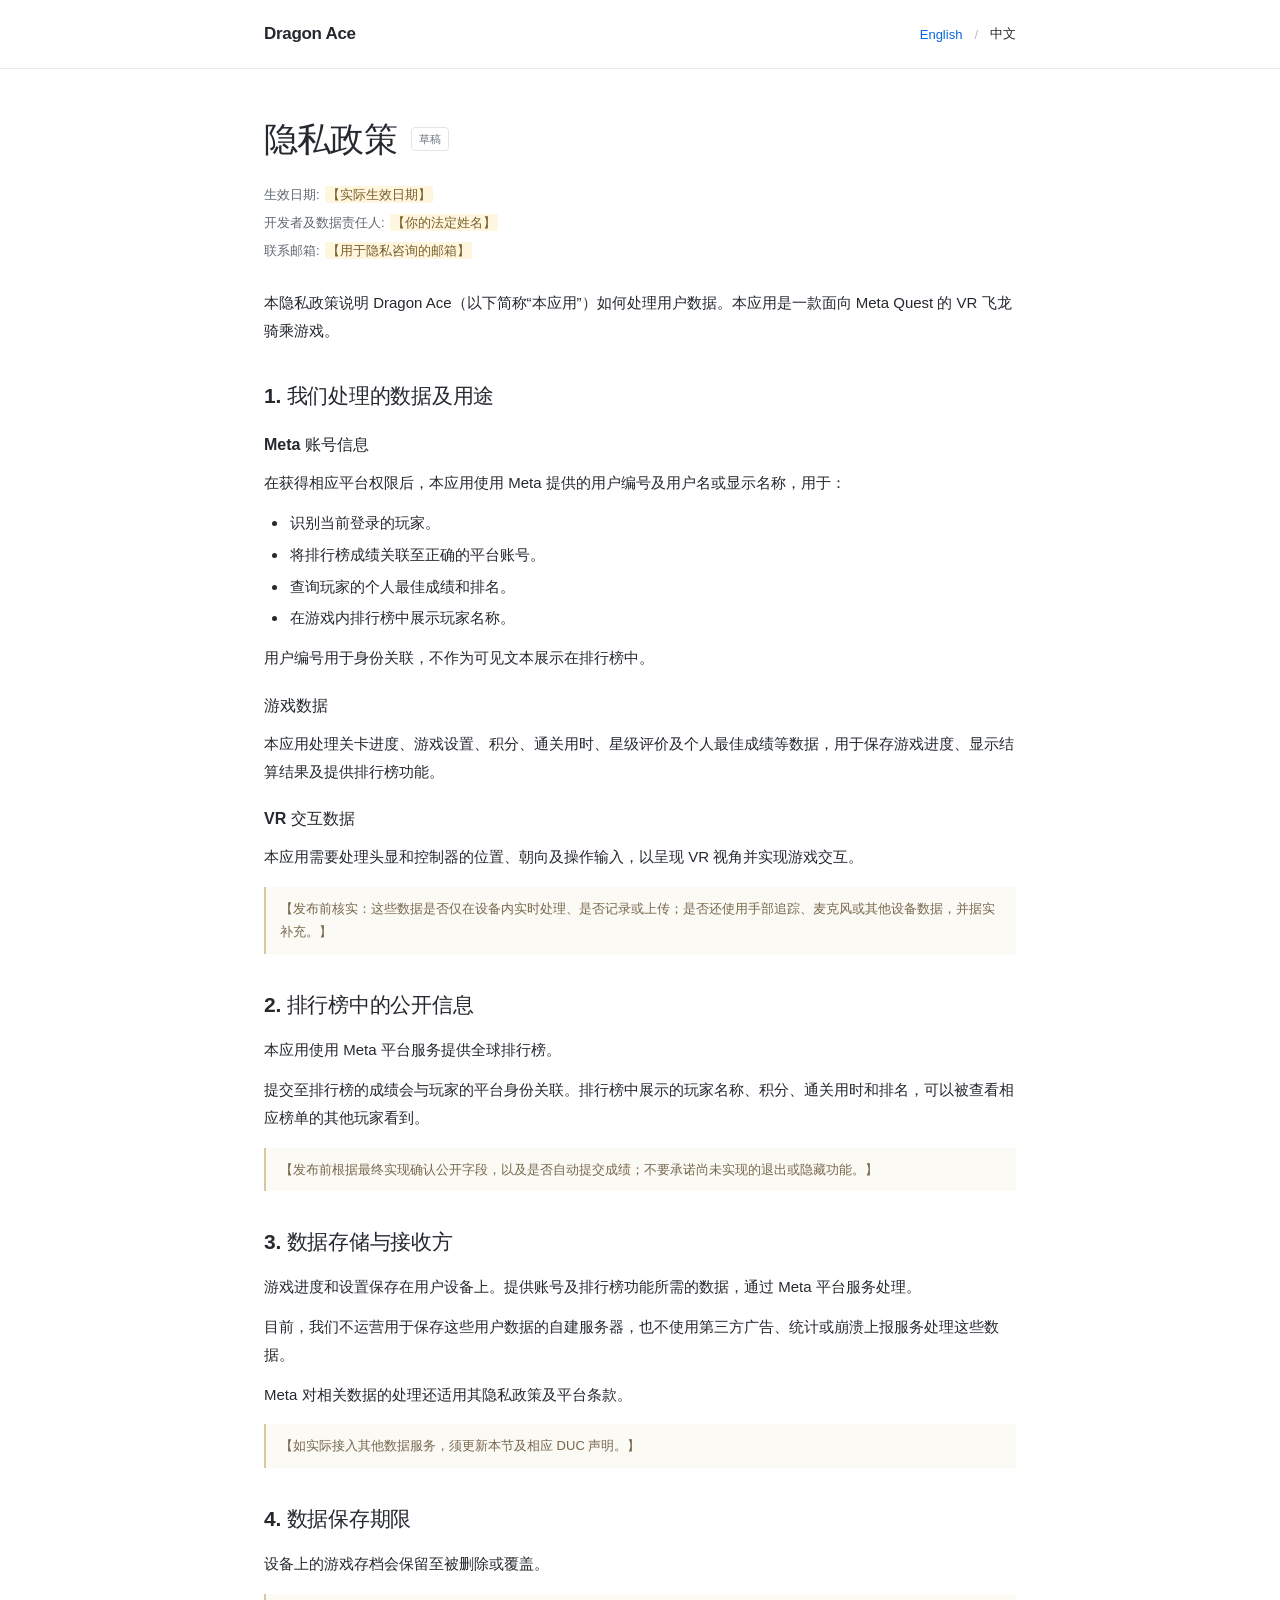
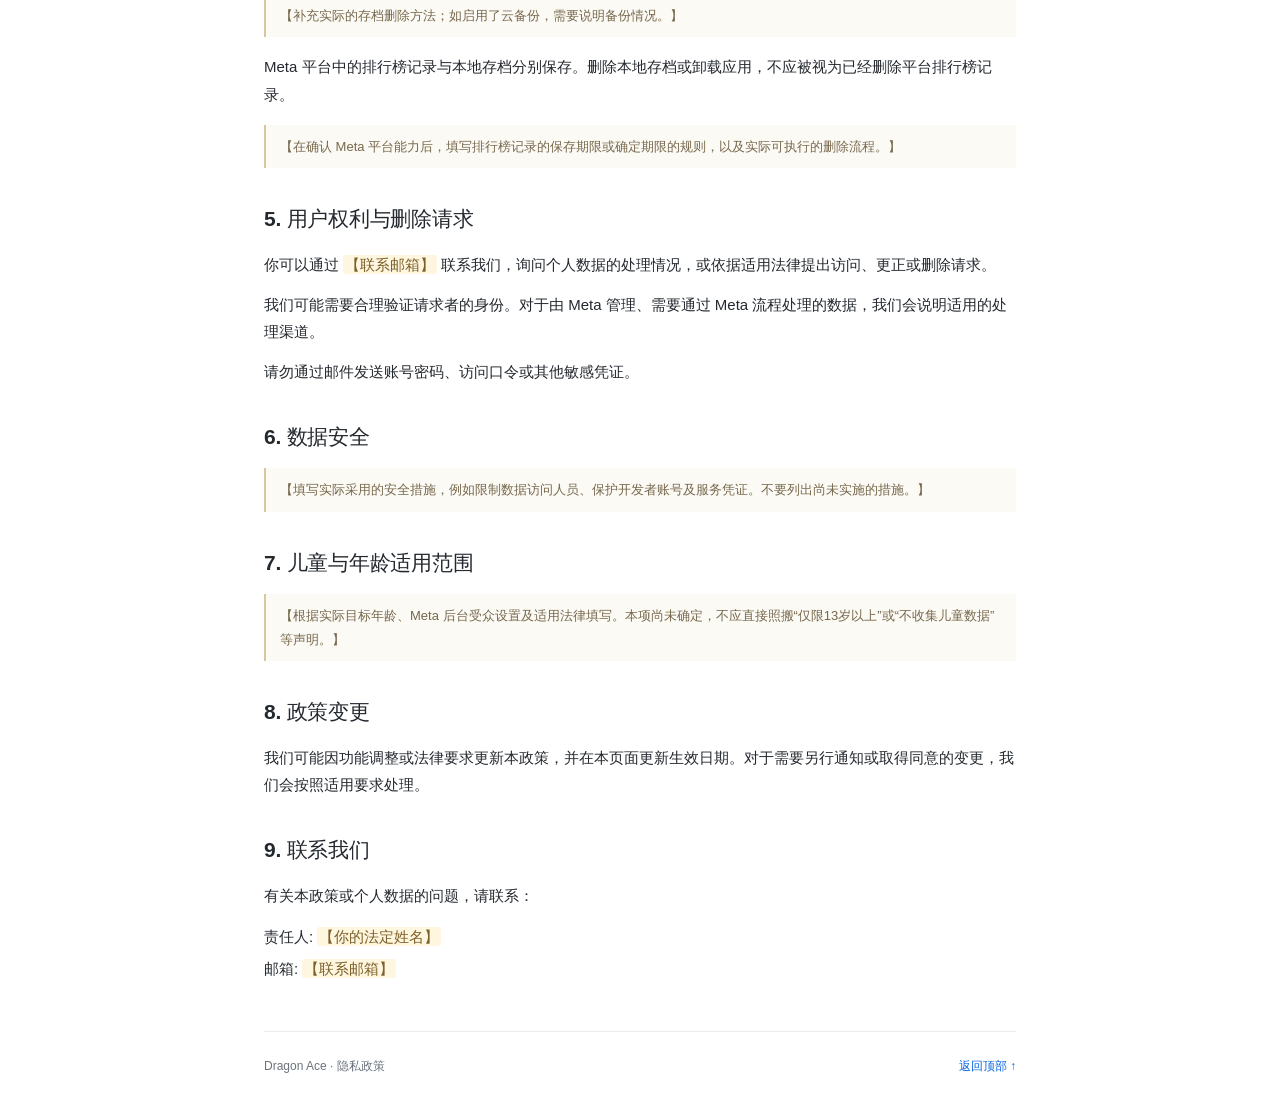
==== zh.html @ d022f34e "Add bilingual Dragon Ace privacy policy pages" ====
<!doctype html>
<html lang="zh-Hans">
<head>
  <meta charset="utf-8">
  <meta name="viewport" content="width=device-width, initial-scale=1">
  <meta name="description" content="了解 Dragon Ace 如何处理账号信息、游戏数据和排行榜记录，以及你的隐私权利。">
  <meta name="robots" content="noindex, nofollow">
  <meta name="theme-color" content="#ffffff">
  <title>隐私政策 · Dragon Ace</title>
  <link rel="icon" href="assets/favicon.svg" type="image/svg+xml">
  <link rel="alternate" hreflang="en" href="index.html">
  <link rel="alternate" hreflang="zh-Hans" href="zh.html">
  <link rel="stylesheet" href="assets/styles.css">
  <script src="assets/site.js" defer></script>
</head>
<body id="top">
  <a class="skip-link" href="#policy">跳至隐私政策正文</a>
  <header class="site-header">
    <div class="header-inner">
      <a class="brand" href="zh.html">Dragon Ace</a>
      <nav class="language-switch" aria-label="语言">
        <a href="index.html" lang="en" hreflang="en">English</a>
        <span aria-hidden="true">/</span>
        <a href="zh.html" lang="zh-Hans" aria-current="page">中文</a>
      </nav>
    </div>
  </header>

  <main class="page-shell" id="policy" tabindex="-1">
    <article aria-labelledby="page-title">
      <header class="policy-header">
        <div class="title-row"><h1 id="page-title">隐私政策</h1><span class="draft-badge">草稿</span></div>
        <dl class="policy-meta" aria-label="政策信息">
          <div><dt>生效日期:</dt><dd><span class="placeholder">【实际生效日期】</span></dd></div>
          <div><dt>开发者及数据责任人:</dt><dd><span class="placeholder">【你的法定姓名】</span></dd></div>
          <div><dt>联系邮箱:</dt><dd><span class="placeholder">【用于隐私咨询的邮箱】</span></dd></div>
        </dl>
        <p class="introduction">本隐私政策说明 Dragon Ace（以下简称“本应用”）如何处理用户数据。本应用是一款面向 Meta Quest 的 VR 飞龙骑乘游戏。</p>
      </header>

      <section class="policy-section" id="data" aria-labelledby="data-title">
          <h2 id="data-title">1. 我们处理的数据及用途</h2>
          <h3>Meta 账号信息</h3>
          <p>在获得相应平台权限后，本应用使用 Meta 提供的用户编号及用户名或显示名称，用于：</p>
          <ul><li>识别当前登录的玩家。</li><li>将排行榜成绩关联至正确的平台账号。</li><li>查询玩家的个人最佳成绩和排名。</li><li>在游戏内排行榜中展示玩家名称。</li></ul>
          <p>用户编号用于身份关联，不作为可见文本展示在排行榜中。</p>
          <h3>游戏数据</h3>
          <p>本应用处理关卡进度、游戏设置、积分、通关用时、星级评价及个人最佳成绩等数据，用于保存游戏进度、显示结算结果及提供排行榜功能。</p>
          <h3>VR 交互数据</h3>
          <p>本应用需要处理头显和控制器的位置、朝向及操作输入，以呈现 VR 视角并实现游戏交互。</p>
          <p class="editorial-note">【发布前核实：这些数据是否仅在设备内实时处理、是否记录或上传；是否还使用手部追踪、麦克风或其他设备数据，并据实补充。】</p>
        </section>

        <section class="policy-section" id="leaderboards" aria-labelledby="leaderboards-title">
          <h2 id="leaderboards-title">2. 排行榜中的公开信息</h2>
          <p>本应用使用 Meta 平台服务提供全球排行榜。</p>
          <p>提交至排行榜的成绩会与玩家的平台身份关联。排行榜中展示的玩家名称、积分、通关用时和排名，可以被查看相应榜单的其他玩家看到。</p>
          <p class="editorial-note">【发布前根据最终实现确认公开字段，以及是否自动提交成绩；不要承诺尚未实现的退出或隐藏功能。】</p>
        </section>

        <section class="policy-section" id="storage" aria-labelledby="storage-title">
          <h2 id="storage-title">3. 数据存储与接收方</h2>
          <p>游戏进度和设置保存在用户设备上。提供账号及排行榜功能所需的数据，通过 Meta 平台服务处理。</p>
          <p>目前，我们不运营用于保存这些用户数据的自建服务器，也不使用第三方广告、统计或崩溃上报服务处理这些数据。</p>
          <p>Meta 对相关数据的处理还适用其隐私政策及平台条款。</p>
          <p class="editorial-note">【如实际接入其他数据服务，须更新本节及相应 DUC 声明。】</p>
        </section>

        <section class="policy-section" id="retention" aria-labelledby="retention-title">
          <h2 id="retention-title">4. 数据保存期限</h2>
          <p>设备上的游戏存档会保留至被删除或覆盖。</p>
          <p class="editorial-note">【补充实际的存档删除方法；如启用了云备份，需要说明备份情况。】</p>
          <p>Meta 平台中的排行榜记录与本地存档分别保存。删除本地存档或卸载应用，不应被视为已经删除平台排行榜记录。</p>
          <p class="editorial-note">【在确认 Meta 平台能力后，填写排行榜记录的保存期限或确定期限的规则，以及实际可执行的删除流程。】</p>
        </section>

        <section class="policy-section" id="rights" aria-labelledby="rights-title">
          <h2 id="rights-title">5. 用户权利与删除请求</h2>
          <p>你可以通过 <span class="placeholder">【联系邮箱】</span> 联系我们，询问个人数据的处理情况，或依据适用法律提出访问、更正或删除请求。</p>
          <p>我们可能需要合理验证请求者的身份。对于由 Meta 管理、需要通过 Meta 流程处理的数据，我们会说明适用的处理渠道。</p>
          <p>请勿通过邮件发送账号密码、访问口令或其他敏感凭证。</p>
        </section>

        <section class="policy-section" id="security" aria-labelledby="security-title">
          <h2 id="security-title">6. 数据安全</h2>
          <p class="editorial-note">【填写实际采用的安全措施，例如限制数据访问人员、保护开发者账号及服务凭证。不要列出尚未实施的措施。】</p>
        </section>

        <section class="policy-section" id="children" aria-labelledby="children-title">
          <h2 id="children-title">7. 儿童与年龄适用范围</h2>
          <p class="editorial-note">【根据实际目标年龄、Meta 后台受众设置及适用法律填写。本项尚未确定，不应直接照搬“仅限13岁以上”或“不收集儿童数据”等声明。】</p>
        </section>

        <section class="policy-section" id="changes" aria-labelledby="changes-title">
          <h2 id="changes-title">8. 政策变更</h2>
          <p>我们可能因功能调整或法律要求更新本政策，并在本页面更新生效日期。对于需要另行通知或取得同意的变更，我们会按照适用要求处理。</p>
        </section>

        <section class="policy-section" id="contact" aria-labelledby="contact-title">
          <h2 id="contact-title">9. 联系我们</h2>
          <p>有关本政策或个人数据的问题，请联系：</p>
          <dl class="contact-details"><div><dt>责任人</dt><dd><span class="placeholder">【你的法定姓名】</span></dd></div><div><dt>邮箱</dt><dd><span class="placeholder">【联系邮箱】</span></dd></div></dl>
        </section>
    </article>
    <footer class="site-footer"><span>Dragon Ace · 隐私政策</span><a href="#top">返回顶部 ↑</a></footer>
  </main>
</body>
</html>
---- assets/styles.css ----
@charset "UTF-8";

:root {
  color-scheme: light;
  font-family: -apple-system, BlinkMacSystemFont, "Segoe UI", "Helvetica Neue", Arial, "PingFang SC", "Microsoft YaHei", sans-serif;
  font-synthesis: none;
  -webkit-font-smoothing: antialiased;
  color: #24292f;
  background: #fff;
}

* { box-sizing: border-box; }
html { scroll-padding-top: 24px; }
body { margin: 0; }
a { color: #0866df; text-decoration: none; text-underline-offset: 4px; }
a:hover { text-decoration: underline; }
a:focus-visible { outline: 2px solid #0866df; outline-offset: 5px; border-radius: 2px; }
::selection { background: #dceaff; }

.skip-link { position: fixed; top: -80px; left: 20px; padding: 12px 16px; background: #24292f; color: #fff; z-index: 2; }
.skip-link:focus { top: 12px; }
.site-header { border-bottom: 1px solid #e9ecef; }
.header-inner, .page-shell { width: 100%; max-width: 808px; margin: 0 auto; padding: 0 28px; }
.header-inner { min-height: 68px; display: flex; align-items: center; justify-content: space-between; gap: 24px; }
.brand { color: #24292f; font-size: 17px; font-weight: 600; letter-spacing: -.3px; }
.language-switch { display: flex; align-items: center; gap: 12px; font-size: 13px; }
.language-switch a { padding: 12px 0; }
.language-switch span { color: #b4bdc5; }
.language-switch [aria-current="page"] { color: #24292f; font-weight: 600; }

.page-shell { padding-top: 48px; }
.page-shell:focus { outline: none; }
.title-row { display: flex; align-items: center; flex-wrap: wrap; gap: 14px; }
h1 { margin: 0; font-size: 34px; line-height: 1.3; font-weight: 650; letter-spacing: -.8px; }
.draft-badge { padding: 3px 7px; border: 1px solid #e3e6e9; border-radius: 4px; color: #6b737c; font-size: 11px; line-height: 1.5; }
.policy-meta { margin: 22px 0 26px; color: #606972; font-size: 13px; line-height: 1.9; }
.policy-meta > div { margin: 3px 0; }
.policy-meta dt, .policy-meta dd { display: inline; margin: 0; }
.policy-meta dt { margin-right: .45em; }
.introduction, .policy-section p, .policy-section li { margin: 12px 0; font-size: 15px; line-height: 1.85; overflow-wrap: anywhere; }
.introduction { margin-bottom: 0; }
.policy-section { margin-top: 35px; }
h2 { margin: 0 0 16px; font-size: 21px; font-weight: 600; line-height: 1.5; letter-spacing: -.25px; }
h3 { margin: 22px 0 9px; font-size: 16px; font-weight: 600; line-height: 1.5; }
.policy-section ul { margin: 12px 0; padding-left: 24px; }
.policy-section li { margin: 4px 0; padding-left: 2px; }
.placeholder { background: #fff6df; color: #7b602a; padding: 1px 2px; border-radius: 2px; box-decoration-break: clone; -webkit-box-decoration-break: clone; }
.policy-section .editorial-note { margin: 16px 0; padding: 10px 14px; border-left: 2px solid #d8c79f; background: #fcfaf5; color: #77684d; font-size: 13px; line-height: 1.8; }
.contact-details { margin: 14px 0 0; font-size: 15px; line-height: 1.85; }
.contact-details > div { margin-top: 4px; }
.contact-details dt, .contact-details dd { display: inline; margin: 0; overflow-wrap: anywhere; }
.contact-details dt::after { content: ": "; }
.site-footer { display: flex; justify-content: space-between; align-items: baseline; gap: 20px; margin-top: 48px; padding: 24px 0 36px; border-top: 1px solid #e9ecef; color: #6b737c; font-size: 12px; line-height: 1.8; }

@media (max-width: 600px) {
  .header-inner, .page-shell { padding-left: 22px; padding-right: 22px; }
  .header-inner { min-height: 62px; gap: 16px; }
  .brand { font-size: 16px; }
  .language-switch { gap: 10px; font-size: 12px; }
  .page-shell { padding-top: 32px; }
  h1 { font-size: 29px; letter-spacing: -.5px; }
  .policy-meta { font-size: 12px; margin: 18px 0 24px; }
  .policy-meta > div { margin: 7px 0; }
  .policy-section { margin-top: 30px; }
  h2 { font-size: 20px; }
  .introduction, .policy-section p, .policy-section li, .contact-details { font-size: 14px; }
  .policy-section .editorial-note { font-size: 12px; padding: 9px 12px; }
  .site-footer { font-size: 11px; margin-top: 36px; }
}

@media print {
  .site-header, .skip-link, .site-footer { display: none; }
  .page-shell { max-width: none; padding: 0; }
  h1 { font-size: 26px; }
  h2, h3 { break-after: avoid; }
  .editorial-note { break-inside: avoid; }
}
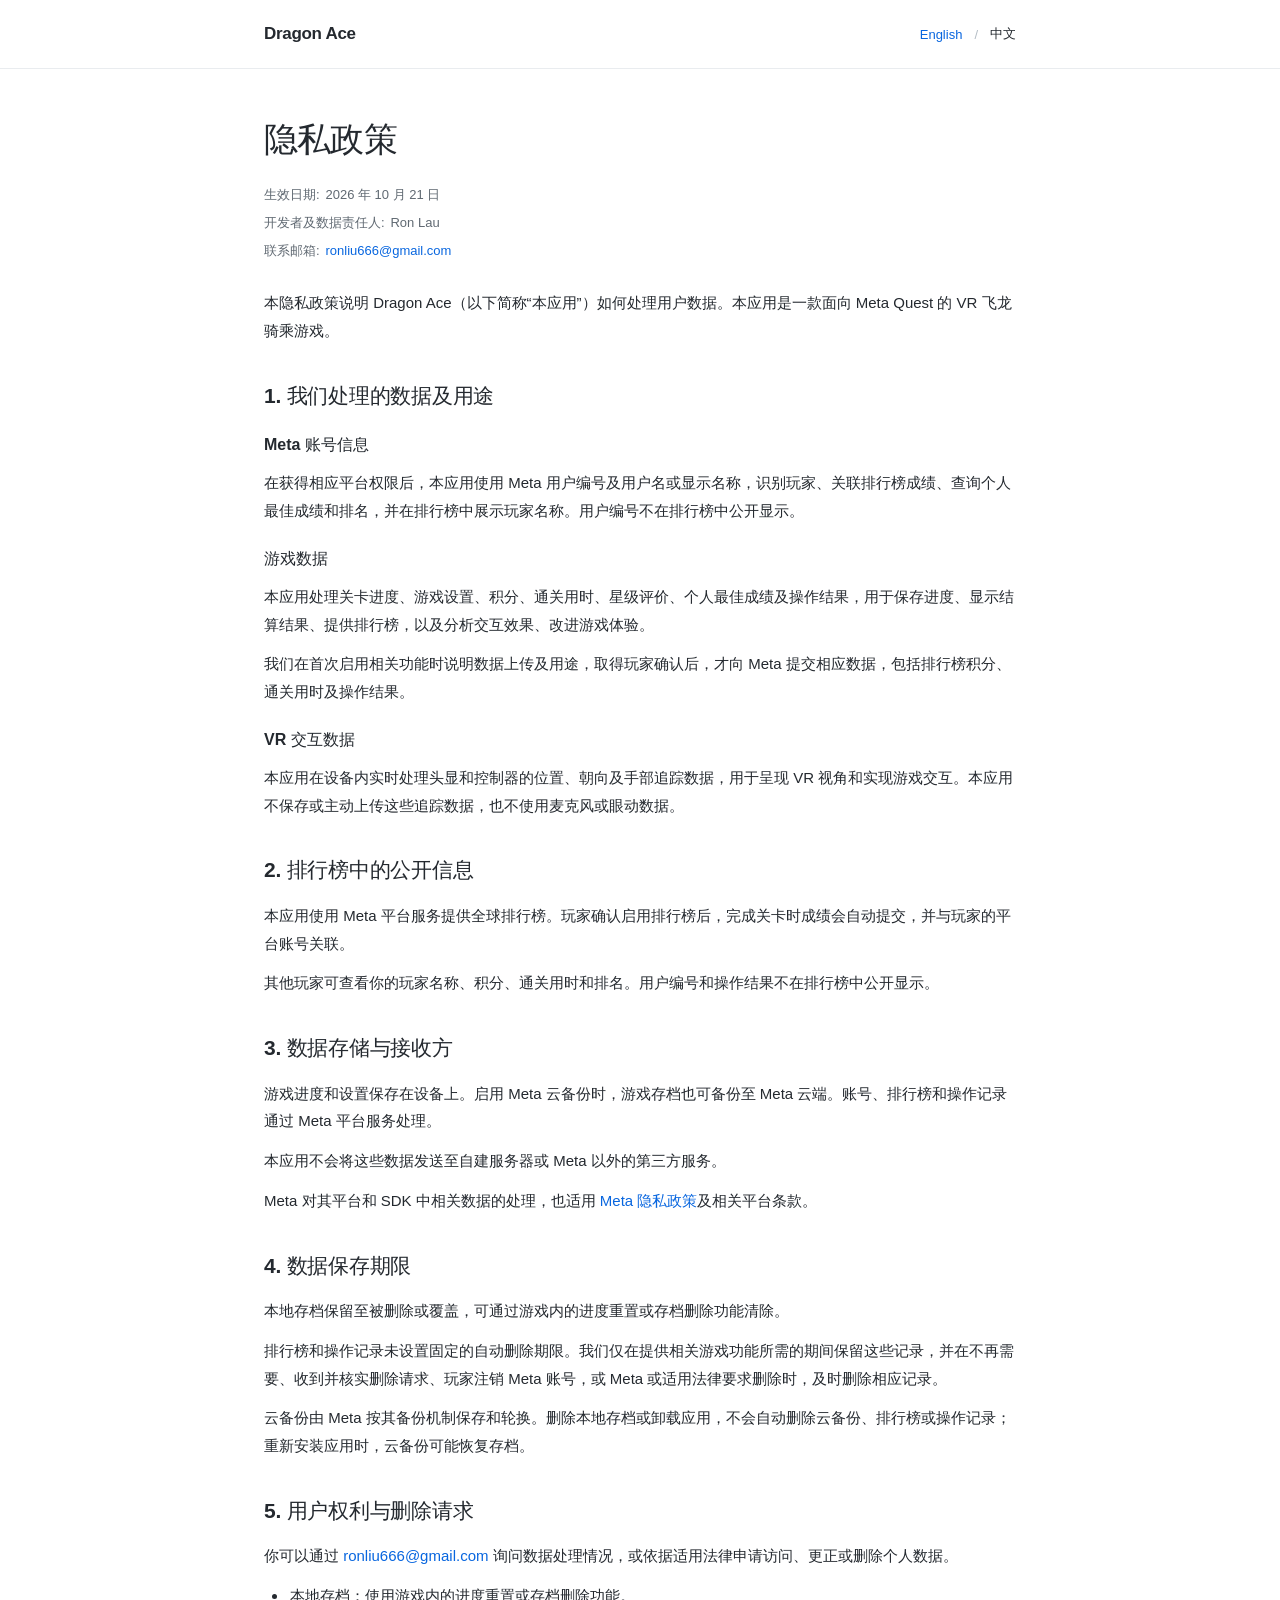
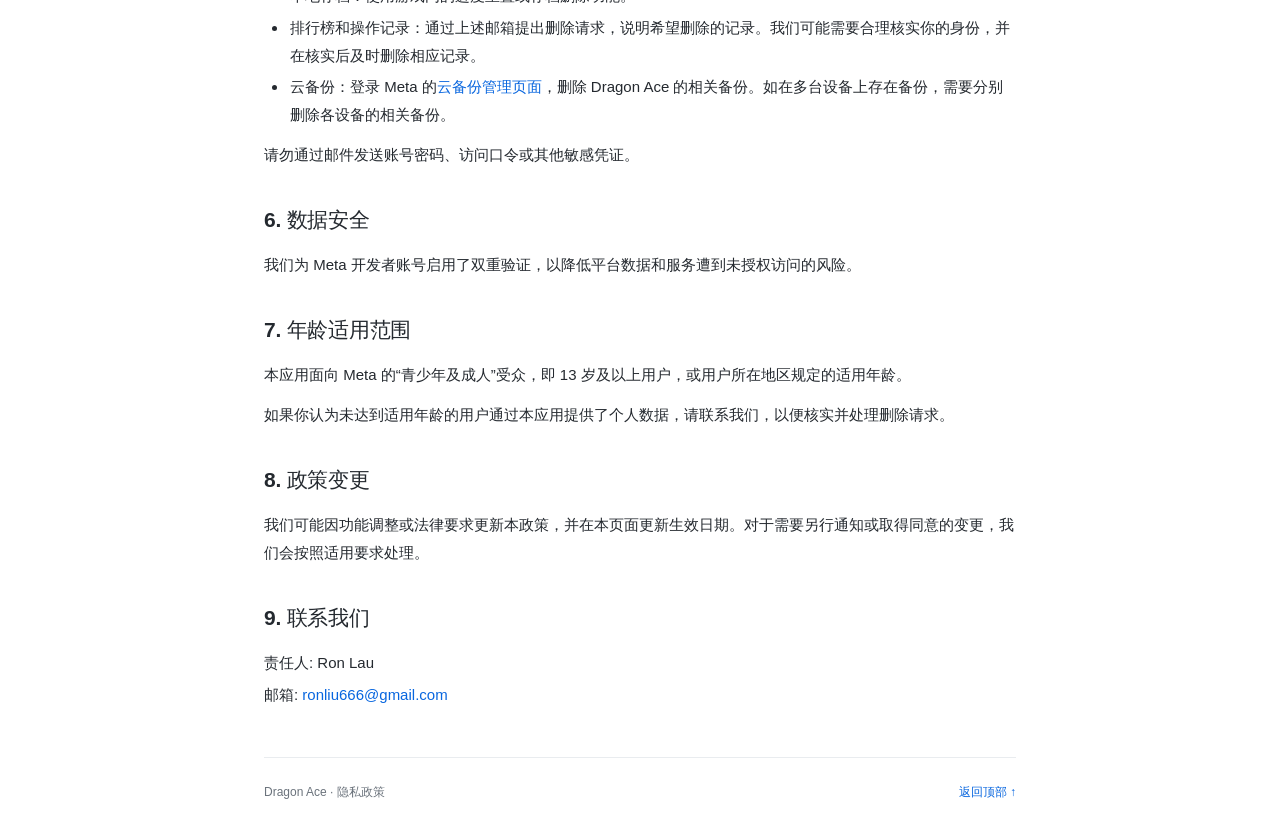
==== commit 7ee03d31: "Finalize Dragon Ace privacy policy for publication" ====
--- a/zh.html
+++ b/zh.html
@@ -4,7 +4,6 @@
   <meta charset="utf-8">
   <meta name="viewport" content="width=device-width, initial-scale=1">
   <meta name="description" content="了解 Dragon Ace 如何处理账号信息、游戏数据和排行榜记录，以及你的隐私权利。">
-  <meta name="robots" content="noindex, nofollow">
   <meta name="theme-color" content="#ffffff">
   <title>隐私政策 · Dragon Ace</title>
   <link rel="icon" href="assets/favicon.svg" type="image/svg+xml">
@@ -29,78 +28,80 @@
   <main class="page-shell" id="policy" tabindex="-1">
     <article aria-labelledby="page-title">
       <header class="policy-header">
-        <div class="title-row"><h1 id="page-title">隐私政策</h1><span class="draft-badge">草稿</span></div>
+        <h1 id="page-title">隐私政策</h1>
         <dl class="policy-meta" aria-label="政策信息">
-          <div><dt>生效日期:</dt><dd><span class="placeholder">【实际生效日期】</span></dd></div>
-          <div><dt>开发者及数据责任人:</dt><dd><span class="placeholder">【你的法定姓名】</span></dd></div>
-          <div><dt>联系邮箱:</dt><dd><span class="placeholder">【用于隐私咨询的邮箱】</span></dd></div>
+          <div><dt>生效日期:</dt><dd>2026 年 10 月 21 日</dd></div>
+          <div><dt>开发者及数据责任人:</dt><dd>Ron Lau</dd></div>
+          <div><dt>联系邮箱:</dt><dd><a href="mailto:ronliu666@gmail.com">ronliu666@gmail.com</a></dd></div>
         </dl>
         <p class="introduction">本隐私政策说明 Dragon Ace（以下简称“本应用”）如何处理用户数据。本应用是一款面向 Meta Quest 的 VR 飞龙骑乘游戏。</p>
       </header>
 
       <section class="policy-section" id="data" aria-labelledby="data-title">
-          <h2 id="data-title">1. 我们处理的数据及用途</h2>
-          <h3>Meta 账号信息</h3>
-          <p>在获得相应平台权限后，本应用使用 Meta 提供的用户编号及用户名或显示名称，用于：</p>
-          <ul><li>识别当前登录的玩家。</li><li>将排行榜成绩关联至正确的平台账号。</li><li>查询玩家的个人最佳成绩和排名。</li><li>在游戏内排行榜中展示玩家名称。</li></ul>
-          <p>用户编号用于身份关联，不作为可见文本展示在排行榜中。</p>
-          <h3>游戏数据</h3>
-          <p>本应用处理关卡进度、游戏设置、积分、通关用时、星级评价及个人最佳成绩等数据，用于保存游戏进度、显示结算结果及提供排行榜功能。</p>
-          <h3>VR 交互数据</h3>
-          <p>本应用需要处理头显和控制器的位置、朝向及操作输入，以呈现 VR 视角并实现游戏交互。</p>
-          <p class="editorial-note">【发布前核实：这些数据是否仅在设备内实时处理、是否记录或上传；是否还使用手部追踪、麦克风或其他设备数据，并据实补充。】</p>
-        </section>
+        <h2 id="data-title">1. 我们处理的数据及用途</h2>
+        <h3>Meta 账号信息</h3>
+        <p>在获得相应平台权限后，本应用使用 Meta 用户编号及用户名或显示名称，识别玩家、关联排行榜成绩、查询个人最佳成绩和排名，并在排行榜中展示玩家名称。用户编号不在排行榜中公开显示。</p>
+        <h3>游戏数据</h3>
+        <p>本应用处理关卡进度、游戏设置、积分、通关用时、星级评价、个人最佳成绩及操作结果，用于保存进度、显示结算结果、提供排行榜，以及分析交互效果、改进游戏体验。</p>
+        <p>我们在首次启用相关功能时说明数据上传及用途，取得玩家确认后，才向 Meta 提交相应数据，包括排行榜积分、通关用时及操作结果。</p>
+        <h3>VR 交互数据</h3>
+        <p>本应用在设备内实时处理头显和控制器的位置、朝向及手部追踪数据，用于呈现 VR 视角和实现游戏交互。本应用不保存或主动上传这些追踪数据，也不使用麦克风或眼动数据。</p>
+      </section>
 
-        <section class="policy-section" id="leaderboards" aria-labelledby="leaderboards-title">
-          <h2 id="leaderboards-title">2. 排行榜中的公开信息</h2>
-          <p>本应用使用 Meta 平台服务提供全球排行榜。</p>
-          <p>提交至排行榜的成绩会与玩家的平台身份关联。排行榜中展示的玩家名称、积分、通关用时和排名，可以被查看相应榜单的其他玩家看到。</p>
-          <p class="editorial-note">【发布前根据最终实现确认公开字段，以及是否自动提交成绩；不要承诺尚未实现的退出或隐藏功能。】</p>
-        </section>
+      <section class="policy-section" id="leaderboards" aria-labelledby="leaderboards-title">
+        <h2 id="leaderboards-title">2. 排行榜中的公开信息</h2>
+        <p>本应用使用 Meta 平台服务提供全球排行榜。玩家确认启用排行榜后，完成关卡时成绩会自动提交，并与玩家的平台账号关联。</p>
+        <p>其他玩家可查看你的玩家名称、积分、通关用时和排名。用户编号和操作结果不在排行榜中公开显示。</p>
+      </section>
 
-        <section class="policy-section" id="storage" aria-labelledby="storage-title">
-          <h2 id="storage-title">3. 数据存储与接收方</h2>
-          <p>游戏进度和设置保存在用户设备上。提供账号及排行榜功能所需的数据，通过 Meta 平台服务处理。</p>
-          <p>目前，我们不运营用于保存这些用户数据的自建服务器，也不使用第三方广告、统计或崩溃上报服务处理这些数据。</p>
-          <p>Meta 对相关数据的处理还适用其隐私政策及平台条款。</p>
-          <p class="editorial-note">【如实际接入其他数据服务，须更新本节及相应 DUC 声明。】</p>
-        </section>
+      <section class="policy-section" id="storage" aria-labelledby="storage-title">
+        <h2 id="storage-title">3. 数据存储与接收方</h2>
+        <p>游戏进度和设置保存在设备上。启用 Meta 云备份时，游戏存档也可备份至 Meta 云端。账号、排行榜和操作记录通过 Meta 平台服务处理。</p>
+        <p>本应用不会将这些数据发送至自建服务器或 Meta 以外的第三方服务。</p>
+        <p>Meta 对其平台和 SDK 中相关数据的处理，也适用 <a href="https://www.facebook.com/privacy/policy/">Meta 隐私政策</a>及相关平台条款。</p>
+      </section>
 
-        <section class="policy-section" id="retention" aria-labelledby="retention-title">
-          <h2 id="retention-title">4. 数据保存期限</h2>
-          <p>设备上的游戏存档会保留至被删除或覆盖。</p>
-          <p class="editorial-note">【补充实际的存档删除方法；如启用了云备份，需要说明备份情况。】</p>
-          <p>Meta 平台中的排行榜记录与本地存档分别保存。删除本地存档或卸载应用，不应被视为已经删除平台排行榜记录。</p>
-          <p class="editorial-note">【在确认 Meta 平台能力后，填写排行榜记录的保存期限或确定期限的规则，以及实际可执行的删除流程。】</p>
-        </section>
+      <section class="policy-section" id="retention" aria-labelledby="retention-title">
+        <h2 id="retention-title">4. 数据保存期限</h2>
+        <p>本地存档保留至被删除或覆盖，可通过游戏内的进度重置或存档删除功能清除。</p>
+        <p>排行榜和操作记录未设置固定的自动删除期限。我们仅在提供相关游戏功能所需的期间保留这些记录，并在不再需要、收到并核实删除请求、玩家注销 Meta 账号，或 Meta 或适用法律要求删除时，及时删除相应记录。</p>
+        <p>云备份由 Meta 按其备份机制保存和轮换。删除本地存档或卸载应用，不会自动删除云备份、排行榜或操作记录；重新安装应用时，云备份可能恢复存档。</p>
+      </section>
 
-        <section class="policy-section" id="rights" aria-labelledby="rights-title">
-          <h2 id="rights-title">5. 用户权利与删除请求</h2>
-          <p>你可以通过 <span class="placeholder">【联系邮箱】</span> 联系我们，询问个人数据的处理情况，或依据适用法律提出访问、更正或删除请求。</p>
-          <p>我们可能需要合理验证请求者的身份。对于由 Meta 管理、需要通过 Meta 流程处理的数据，我们会说明适用的处理渠道。</p>
-          <p>请勿通过邮件发送账号密码、访问口令或其他敏感凭证。</p>
-        </section>
+      <section class="policy-section" id="rights" aria-labelledby="rights-title">
+        <h2 id="rights-title">5. 用户权利与删除请求</h2>
+        <p>你可以通过 <a href="mailto:ronliu666@gmail.com">ronliu666@gmail.com</a> 询问数据处理情况，或依据适用法律申请访问、更正或删除个人数据。</p>
+        <ul>
+          <li>本地存档：使用游戏内的进度重置或存档删除功能。</li>
+          <li>排行榜和操作记录：通过上述邮箱提出删除请求，说明希望删除的记录。我们可能需要合理核实你的身份，并在核实后及时删除相应记录。</li>
+          <li>云备份：登录 Meta 的<a href="https://secure.oculus.com/my/cloud-backup/">云备份管理页面</a>，删除 Dragon Ace 的相关备份。如在多台设备上存在备份，需要分别删除各设备的相关备份。</li>
+        </ul>
+        <p>请勿通过邮件发送账号密码、访问口令或其他敏感凭证。</p>
+      </section>
 
-        <section class="policy-section" id="security" aria-labelledby="security-title">
-          <h2 id="security-title">6. 数据安全</h2>
-          <p class="editorial-note">【填写实际采用的安全措施，例如限制数据访问人员、保护开发者账号及服务凭证。不要列出尚未实施的措施。】</p>
-        </section>
+      <section class="policy-section" id="security" aria-labelledby="security-title">
+        <h2 id="security-title">6. 数据安全</h2>
+        <p>我们为 Meta 开发者账号启用了双重验证，以降低平台数据和服务遭到未授权访问的风险。</p>
+      </section>
 
-        <section class="policy-section" id="children" aria-labelledby="children-title">
-          <h2 id="children-title">7. 儿童与年龄适用范围</h2>
-          <p class="editorial-note">【根据实际目标年龄、Meta 后台受众设置及适用法律填写。本项尚未确定，不应直接照搬“仅限13岁以上”或“不收集儿童数据”等声明。】</p>
-        </section>
+      <section class="policy-section" id="children" aria-labelledby="children-title">
+        <h2 id="children-title">7. 年龄适用范围</h2>
+        <p>本应用面向 Meta 的“青少年及成人”受众，即 13 岁及以上用户，或用户所在地区规定的适用年龄。</p>
+        <p>如果你认为未达到适用年龄的用户通过本应用提供了个人数据，请联系我们，以便核实并处理删除请求。</p>
+      </section>
 
-        <section class="policy-section" id="changes" aria-labelledby="changes-title">
-          <h2 id="changes-title">8. 政策变更</h2>
-          <p>我们可能因功能调整或法律要求更新本政策，并在本页面更新生效日期。对于需要另行通知或取得同意的变更，我们会按照适用要求处理。</p>
-        </section>
+      <section class="policy-section" id="changes" aria-labelledby="changes-title">
+        <h2 id="changes-title">8. 政策变更</h2>
+        <p>我们可能因功能调整或法律要求更新本政策，并在本页面更新生效日期。对于需要另行通知或取得同意的变更，我们会按照适用要求处理。</p>
+      </section>
 
-        <section class="policy-section" id="contact" aria-labelledby="contact-title">
-          <h2 id="contact-title">9. 联系我们</h2>
-          <p>有关本政策或个人数据的问题，请联系：</p>
-          <dl class="contact-details"><div><dt>责任人</dt><dd><span class="placeholder">【你的法定姓名】</span></dd></div><div><dt>邮箱</dt><dd><span class="placeholder">【联系邮箱】</span></dd></div></dl>
-        </section>
+      <section class="policy-section" id="contact" aria-labelledby="contact-title">
+        <h2 id="contact-title">9. 联系我们</h2>
+        <dl class="contact-details">
+          <div><dt>责任人</dt><dd>Ron Lau</dd></div>
+          <div><dt>邮箱</dt><dd><a href="mailto:ronliu666@gmail.com">ronliu666@gmail.com</a></dd></div>
+        </dl>
+      </section>
     </article>
     <footer class="site-footer"><span>Dragon Ace · 隐私政策</span><a href="#top">返回顶部 ↑</a></footer>
   </main>
--- a/assets/styles.css
+++ b/assets/styles.css
@@ -30,9 +30,7 @@
 
 .page-shell { padding-top: 48px; }
 .page-shell:focus { outline: none; }
-.title-row { display: flex; align-items: center; flex-wrap: wrap; gap: 14px; }
 h1 { margin: 0; font-size: 34px; line-height: 1.3; font-weight: 650; letter-spacing: -.8px; }
-.draft-badge { padding: 3px 7px; border: 1px solid #e3e6e9; border-radius: 4px; color: #6b737c; font-size: 11px; line-height: 1.5; }
 .policy-meta { margin: 22px 0 26px; color: #606972; font-size: 13px; line-height: 1.9; }
 .policy-meta > div { margin: 3px 0; }
 .policy-meta dt, .policy-meta dd { display: inline; margin: 0; }
@@ -44,8 +42,6 @@
 h3 { margin: 22px 0 9px; font-size: 16px; font-weight: 600; line-height: 1.5; }
 .policy-section ul { margin: 12px 0; padding-left: 24px; }
 .policy-section li { margin: 4px 0; padding-left: 2px; }
-.placeholder { background: #fff6df; color: #7b602a; padding: 1px 2px; border-radius: 2px; box-decoration-break: clone; -webkit-box-decoration-break: clone; }
-.policy-section .editorial-note { margin: 16px 0; padding: 10px 14px; border-left: 2px solid #d8c79f; background: #fcfaf5; color: #77684d; font-size: 13px; line-height: 1.8; }
 .contact-details { margin: 14px 0 0; font-size: 15px; line-height: 1.85; }
 .contact-details > div { margin-top: 4px; }
 .contact-details dt, .contact-details dd { display: inline; margin: 0; overflow-wrap: anywhere; }
@@ -64,7 +60,6 @@
   .policy-section { margin-top: 30px; }
   h2 { font-size: 20px; }
   .introduction, .policy-section p, .policy-section li, .contact-details { font-size: 14px; }
-  .policy-section .editorial-note { font-size: 12px; padding: 9px 12px; }
   .site-footer { font-size: 11px; margin-top: 36px; }
 }
 
@@ -73,5 +68,4 @@
   .page-shell { max-width: none; padding: 0; }
   h1 { font-size: 26px; }
   h2, h3 { break-after: avoid; }
-  .editorial-note { break-inside: avoid; }
 }
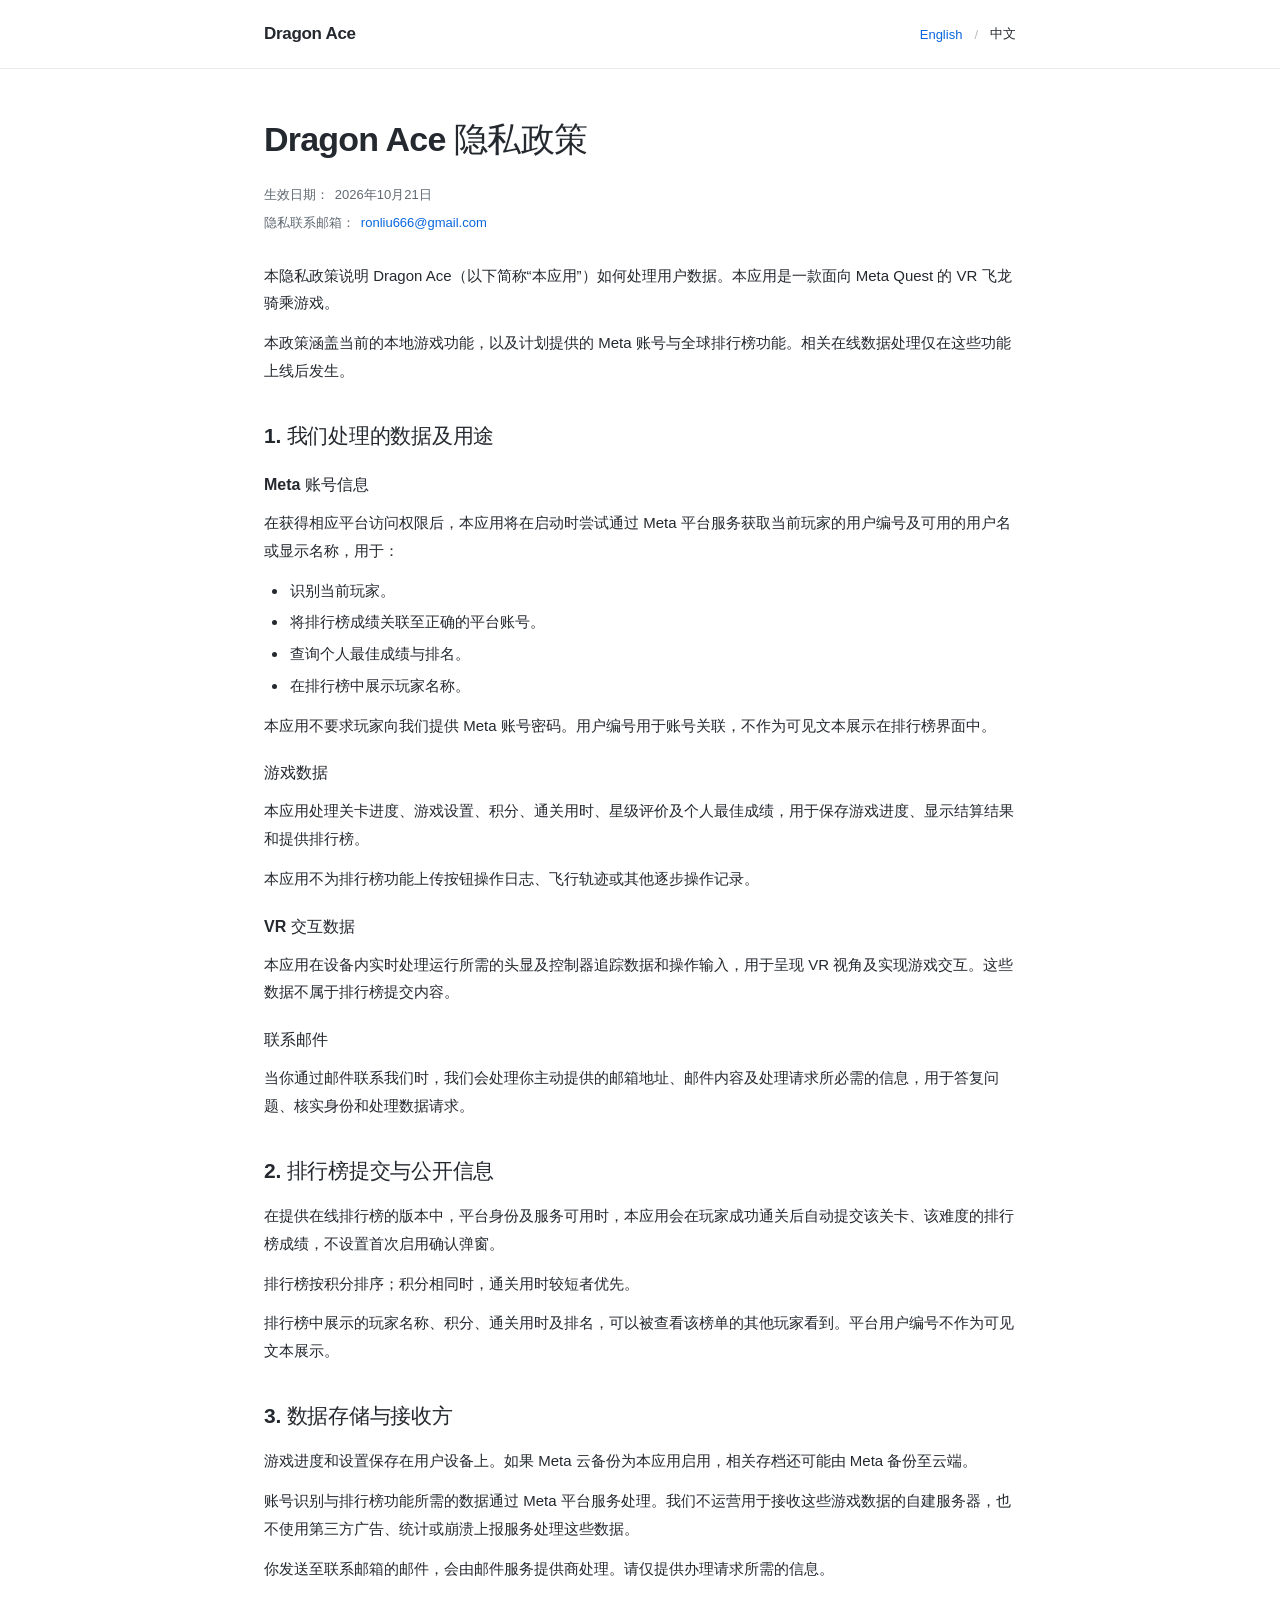
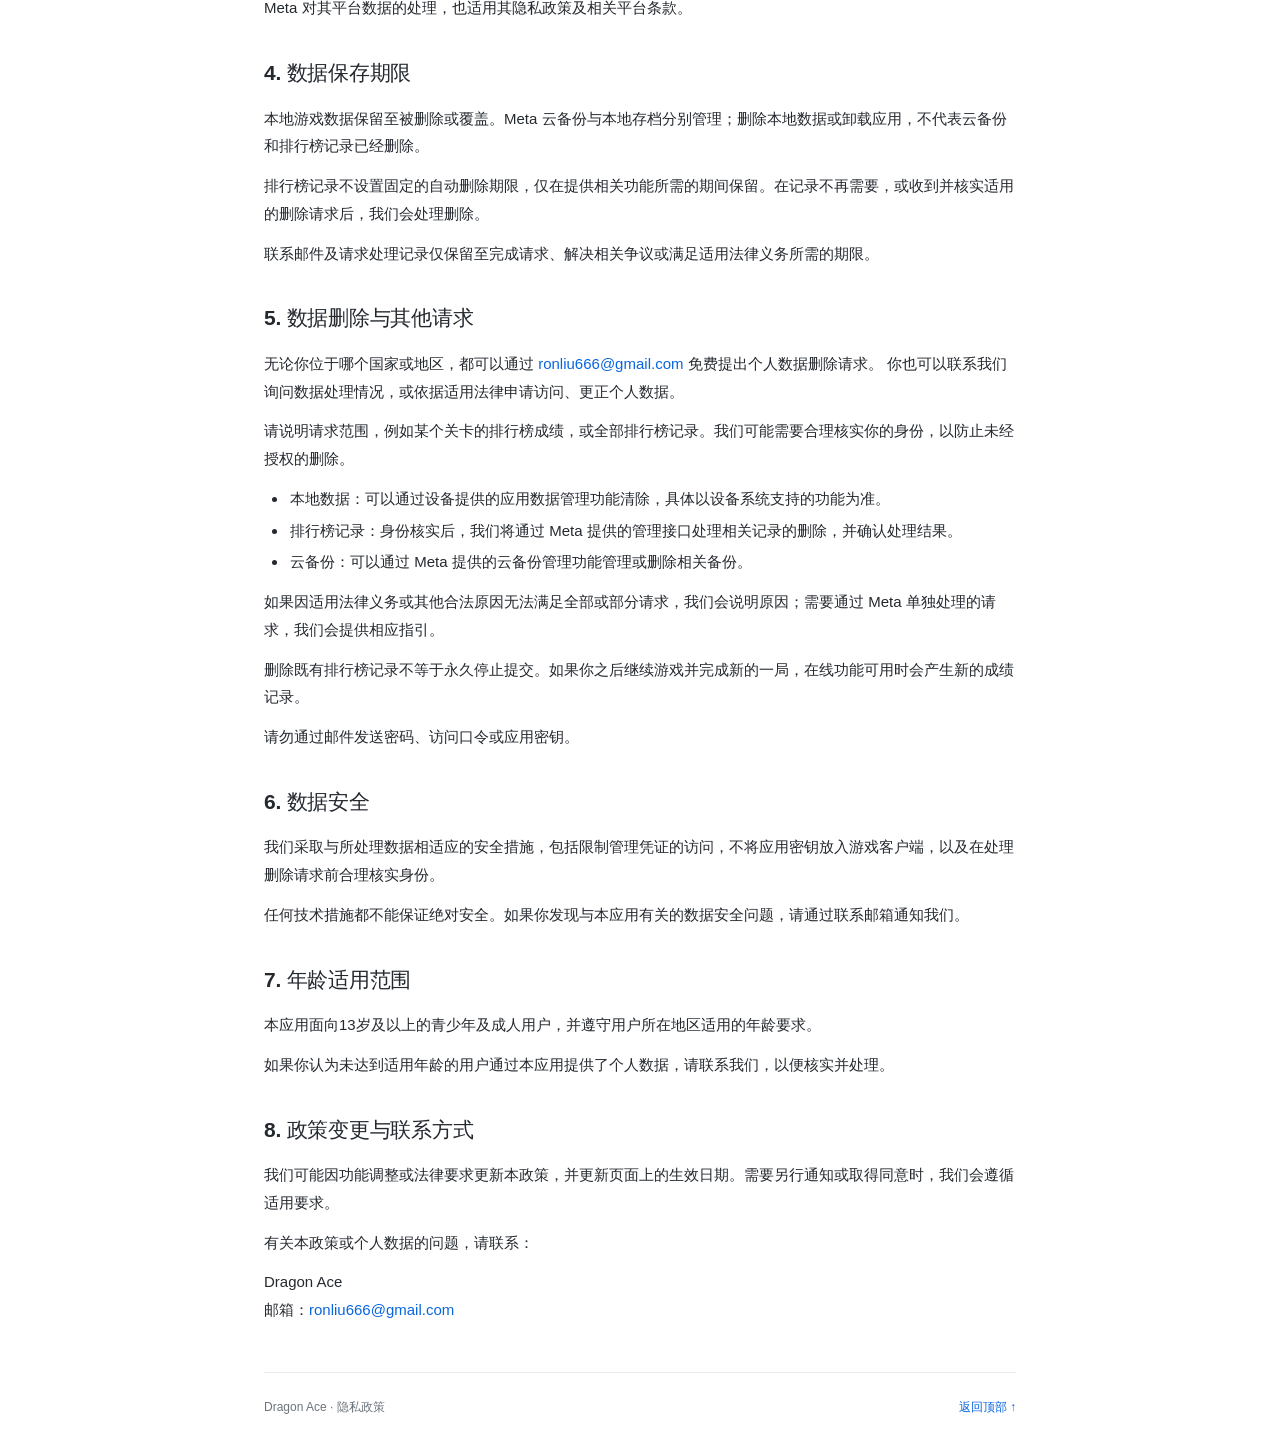
==== commit 19a73780: "Update bilingual Dragon Ace privacy policy copy" ====
--- a/zh.html
+++ b/zh.html
@@ -28,79 +28,88 @@
   <main class="page-shell" id="policy" tabindex="-1">
     <article aria-labelledby="page-title">
       <header class="policy-header">
-        <h1 id="page-title">隐私政策</h1>
+        <h1 id="page-title">Dragon Ace 隐私政策</h1>
         <dl class="policy-meta" aria-label="政策信息">
-          <div><dt>生效日期:</dt><dd>2026 年 10 月 21 日</dd></div>
-          <div><dt>开发者及数据责任人:</dt><dd>Ron Lau</dd></div>
-          <div><dt>联系邮箱:</dt><dd><a href="mailto:ronliu666@gmail.com">ronliu666@gmail.com</a></dd></div>
+          <div><dt>生效日期：</dt><dd>2026年10月21日</dd></div>
+          <div><dt>隐私联系邮箱：</dt><dd><a href="mailto:ronliu666@gmail.com">ronliu666@gmail.com</a></dd></div>
         </dl>
         <p class="introduction">本隐私政策说明 Dragon Ace（以下简称“本应用”）如何处理用户数据。本应用是一款面向 Meta Quest 的 VR 飞龙骑乘游戏。</p>
+        <p class="introduction">本政策涵盖当前的本地游戏功能，以及计划提供的 Meta 账号与全球排行榜功能。相关在线数据处理仅在这些功能上线后发生。</p>
       </header>
 
       <section class="policy-section" id="data" aria-labelledby="data-title">
         <h2 id="data-title">1. 我们处理的数据及用途</h2>
         <h3>Meta 账号信息</h3>
-        <p>在获得相应平台权限后，本应用使用 Meta 用户编号及用户名或显示名称，识别玩家、关联排行榜成绩、查询个人最佳成绩和排名，并在排行榜中展示玩家名称。用户编号不在排行榜中公开显示。</p>
+        <p>在获得相应平台访问权限后，本应用将在启动时尝试通过 Meta 平台服务获取当前玩家的用户编号及可用的用户名或显示名称，用于：</p>
+        <ul>
+          <li>识别当前玩家。</li>
+          <li>将排行榜成绩关联至正确的平台账号。</li>
+          <li>查询个人最佳成绩与排名。</li>
+          <li>在排行榜中展示玩家名称。</li>
+        </ul>
+        <p>本应用不要求玩家向我们提供 Meta 账号密码。用户编号用于账号关联，不作为可见文本展示在排行榜界面中。</p>
         <h3>游戏数据</h3>
-        <p>本应用处理关卡进度、游戏设置、积分、通关用时、星级评价、个人最佳成绩及操作结果，用于保存进度、显示结算结果、提供排行榜，以及分析交互效果、改进游戏体验。</p>
-        <p>我们在首次启用相关功能时说明数据上传及用途，取得玩家确认后，才向 Meta 提交相应数据，包括排行榜积分、通关用时及操作结果。</p>
+        <p>本应用处理关卡进度、游戏设置、积分、通关用时、星级评价及个人最佳成绩，用于保存游戏进度、显示结算结果和提供排行榜。</p>
+        <p>本应用不为排行榜功能上传按钮操作日志、飞行轨迹或其他逐步操作记录。</p>
         <h3>VR 交互数据</h3>
-        <p>本应用在设备内实时处理头显和控制器的位置、朝向及手部追踪数据，用于呈现 VR 视角和实现游戏交互。本应用不保存或主动上传这些追踪数据，也不使用麦克风或眼动数据。</p>
+        <p>本应用在设备内实时处理运行所需的头显及控制器追踪数据和操作输入，用于呈现 VR 视角及实现游戏交互。这些数据不属于排行榜提交内容。</p>
+        <h3>联系邮件</h3>
+        <p>当你通过邮件联系我们时，我们会处理你主动提供的邮箱地址、邮件内容及处理请求所必需的信息，用于答复问题、核实身份和处理数据请求。</p>
       </section>
 
       <section class="policy-section" id="leaderboards" aria-labelledby="leaderboards-title">
-        <h2 id="leaderboards-title">2. 排行榜中的公开信息</h2>
-        <p>本应用使用 Meta 平台服务提供全球排行榜。玩家确认启用排行榜后，完成关卡时成绩会自动提交，并与玩家的平台账号关联。</p>
-        <p>其他玩家可查看你的玩家名称、积分、通关用时和排名。用户编号和操作结果不在排行榜中公开显示。</p>
+        <h2 id="leaderboards-title">2. 排行榜提交与公开信息</h2>
+        <p>在提供在线排行榜的版本中，平台身份及服务可用时，本应用会在玩家成功通关后自动提交该关卡、该难度的排行榜成绩，不设置首次启用确认弹窗。</p>
+        <p>排行榜按积分排序；积分相同时，通关用时较短者优先。</p>
+        <p>排行榜中展示的玩家名称、积分、通关用时及排名，可以被查看该榜单的其他玩家看到。平台用户编号不作为可见文本展示。</p>
       </section>
 
       <section class="policy-section" id="storage" aria-labelledby="storage-title">
         <h2 id="storage-title">3. 数据存储与接收方</h2>
-        <p>游戏进度和设置保存在设备上。启用 Meta 云备份时，游戏存档也可备份至 Meta 云端。账号、排行榜和操作记录通过 Meta 平台服务处理。</p>
-        <p>本应用不会将这些数据发送至自建服务器或 Meta 以外的第三方服务。</p>
-        <p>Meta 对其平台和 SDK 中相关数据的处理，也适用 <a href="https://www.facebook.com/privacy/policy/">Meta 隐私政策</a>及相关平台条款。</p>
+        <p>游戏进度和设置保存在用户设备上。如果 Meta 云备份为本应用启用，相关存档还可能由 Meta 备份至云端。</p>
+        <p>账号识别与排行榜功能所需的数据通过 Meta 平台服务处理。我们不运营用于接收这些游戏数据的自建服务器，也不使用第三方广告、统计或崩溃上报服务处理这些数据。</p>
+        <p>你发送至联系邮箱的邮件，会由邮件服务提供商处理。请仅提供办理请求所需的信息。</p>
+        <p>Meta 对其平台数据的处理，也适用其隐私政策及相关平台条款。</p>
       </section>
 
       <section class="policy-section" id="retention" aria-labelledby="retention-title">
         <h2 id="retention-title">4. 数据保存期限</h2>
-        <p>本地存档保留至被删除或覆盖，可通过游戏内的进度重置或存档删除功能清除。</p>
-        <p>排行榜和操作记录未设置固定的自动删除期限。我们仅在提供相关游戏功能所需的期间保留这些记录，并在不再需要、收到并核实删除请求、玩家注销 Meta 账号，或 Meta 或适用法律要求删除时，及时删除相应记录。</p>
-        <p>云备份由 Meta 按其备份机制保存和轮换。删除本地存档或卸载应用，不会自动删除云备份、排行榜或操作记录；重新安装应用时，云备份可能恢复存档。</p>
+        <p>本地游戏数据保留至被删除或覆盖。Meta 云备份与本地存档分别管理；删除本地数据或卸载应用，不代表云备份和排行榜记录已经删除。</p>
+        <p>排行榜记录不设置固定的自动删除期限，仅在提供相关功能所需的期间保留。在记录不再需要，或收到并核实适用的删除请求后，我们会处理删除。</p>
+        <p>联系邮件及请求处理记录仅保留至完成请求、解决相关争议或满足适用法律义务所需的期限。</p>
       </section>
 
       <section class="policy-section" id="rights" aria-labelledby="rights-title">
-        <h2 id="rights-title">5. 用户权利与删除请求</h2>
-        <p>你可以通过 <a href="mailto:ronliu666@gmail.com">ronliu666@gmail.com</a> 询问数据处理情况，或依据适用法律申请访问、更正或删除个人数据。</p>
+        <h2 id="rights-title">5. 数据删除与其他请求</h2>
+        <p>无论你位于哪个国家或地区，都可以通过 <a href="mailto:ronliu666@gmail.com">ronliu666@gmail.com</a> 免费提出个人数据删除请求。 你也可以联系我们询问数据处理情况，或依据适用法律申请访问、更正个人数据。</p>
+        <p>请说明请求范围，例如某个关卡的排行榜成绩，或全部排行榜记录。我们可能需要合理核实你的身份，以防止未经授权的删除。</p>
         <ul>
-          <li>本地存档：使用游戏内的进度重置或存档删除功能。</li>
-          <li>排行榜和操作记录：通过上述邮箱提出删除请求，说明希望删除的记录。我们可能需要合理核实你的身份，并在核实后及时删除相应记录。</li>
-          <li>云备份：登录 Meta 的<a href="https://secure.oculus.com/my/cloud-backup/">云备份管理页面</a>，删除 Dragon Ace 的相关备份。如在多台设备上存在备份，需要分别删除各设备的相关备份。</li>
+          <li><strong>本地数据：</strong>可以通过设备提供的应用数据管理功能清除，具体以设备系统支持的功能为准。</li>
+          <li><strong>排行榜记录：</strong>身份核实后，我们将通过 Meta 提供的管理接口处理相关记录的删除，并确认处理结果。</li>
+          <li><strong>云备份：</strong>可以通过 Meta 提供的云备份管理功能管理或删除相关备份。</li>
         </ul>
-        <p>请勿通过邮件发送账号密码、访问口令或其他敏感凭证。</p>
+        <p>如果因适用法律义务或其他合法原因无法满足全部或部分请求，我们会说明原因；需要通过 Meta 单独处理的请求，我们会提供相应指引。</p>
+        <p>删除既有排行榜记录不等于永久停止提交。如果你之后继续游戏并完成新的一局，在线功能可用时会产生新的成绩记录。</p>
+        <p>请勿通过邮件发送密码、访问口令或应用密钥。</p>
       </section>
 
       <section class="policy-section" id="security" aria-labelledby="security-title">
         <h2 id="security-title">6. 数据安全</h2>
-        <p>我们为 Meta 开发者账号启用了双重验证，以降低平台数据和服务遭到未授权访问的风险。</p>
+        <p>我们采取与所处理数据相适应的安全措施，包括限制管理凭证的访问，不将应用密钥放入游戏客户端，以及在处理删除请求前合理核实身份。</p>
+        <p>任何技术措施都不能保证绝对安全。如果你发现与本应用有关的数据安全问题，请通过联系邮箱通知我们。</p>
       </section>
 
       <section class="policy-section" id="children" aria-labelledby="children-title">
         <h2 id="children-title">7. 年龄适用范围</h2>
-        <p>本应用面向 Meta 的“青少年及成人”受众，即 13 岁及以上用户，或用户所在地区规定的适用年龄。</p>
-        <p>如果你认为未达到适用年龄的用户通过本应用提供了个人数据，请联系我们，以便核实并处理删除请求。</p>
+        <p>本应用面向13岁及以上的青少年及成人用户，并遵守用户所在地区适用的年龄要求。</p>
+        <p>如果你认为未达到适用年龄的用户通过本应用提供了个人数据，请联系我们，以便核实并处理。</p>
       </section>
 
       <section class="policy-section" id="changes" aria-labelledby="changes-title">
-        <h2 id="changes-title">8. 政策变更</h2>
-        <p>我们可能因功能调整或法律要求更新本政策，并在本页面更新生效日期。对于需要另行通知或取得同意的变更，我们会按照适用要求处理。</p>
-      </section>
-
-      <section class="policy-section" id="contact" aria-labelledby="contact-title">
-        <h2 id="contact-title">9. 联系我们</h2>
-        <dl class="contact-details">
-          <div><dt>责任人</dt><dd>Ron Lau</dd></div>
-          <div><dt>邮箱</dt><dd><a href="mailto:ronliu666@gmail.com">ronliu666@gmail.com</a></dd></div>
-        </dl>
+        <h2 id="changes-title">8. 政策变更与联系方式</h2>
+        <p>我们可能因功能调整或法律要求更新本政策，并更新页面上的生效日期。需要另行通知或取得同意时，我们会遵循适用要求。</p>
+        <p id="contact">有关本政策或个人数据的问题，请联系：</p>
+        <p>Dragon Ace<br>邮箱：<a href="mailto:ronliu666@gmail.com">ronliu666@gmail.com</a></p>
       </section>
     </article>
     <footer class="site-footer"><span>Dragon Ace · 隐私政策</span><a href="#top">返回顶部 ↑</a></footer>
